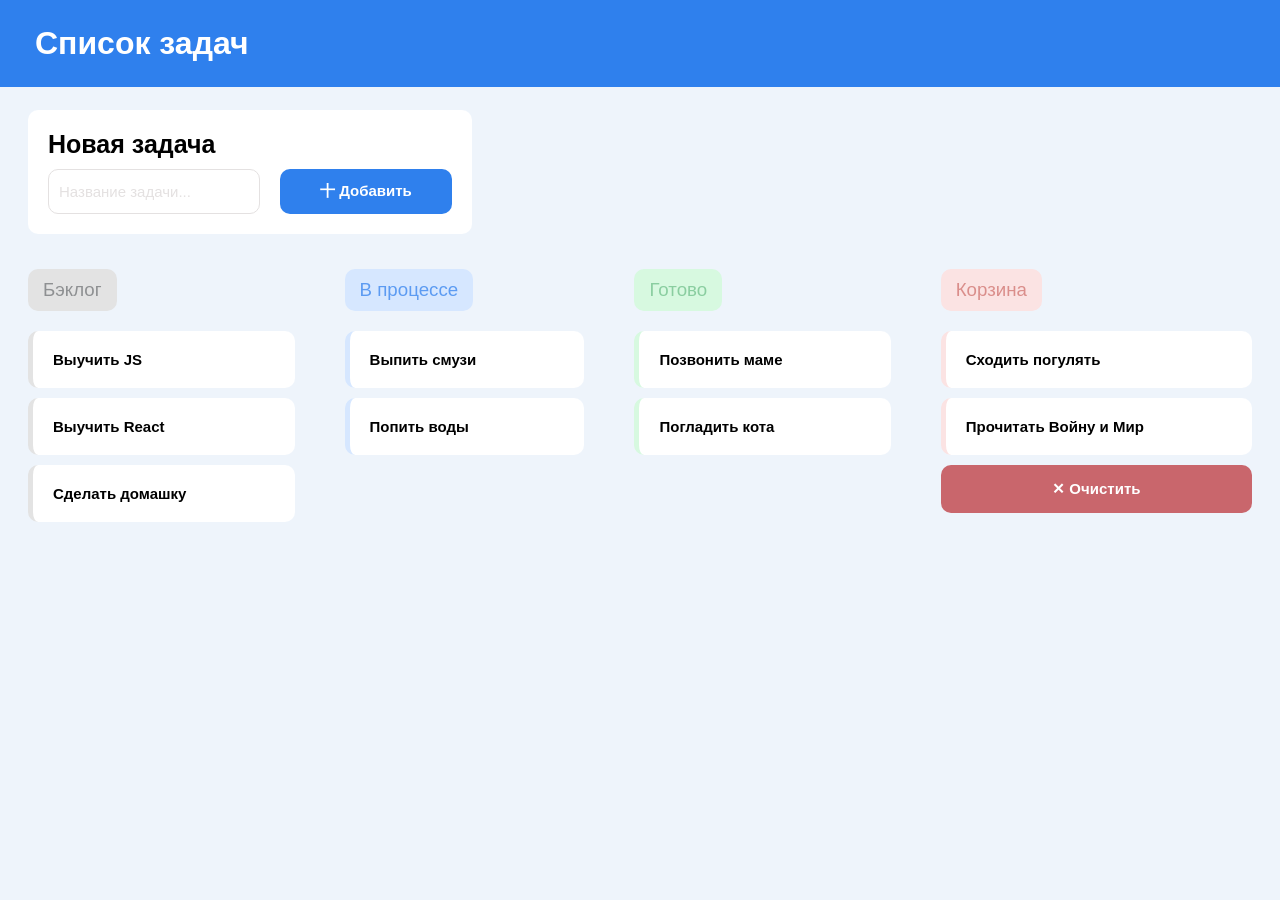
==== index.html @ b3b5f553 "feat: добавлены файлы HTML и CSS" ====
<!DOCTYPE html>
<html lang="ru">
<head>
    <meta charset="UTF-8">
    <meta name="viewport" content="width=device-width, initial-scale=1.0">
    <title>Каримуллин Саид Ильнарович</title>
    <link rel="stylesheet" href="css/normalize.css">
    <link rel="stylesheet" href="css/styles.css">
</head>

<body>
    <header class="header">
        <h1>Список задач</h1>
    </header>
    <main>
        <div class="new-task">
            <h1>Новая задача</h1>
            <div class="add-task">
                <input placeholder="Название задачи..." type="text">
                <button>十 Добавить</button>
            </div>
        </div>
        <div class="tasks">
            <div class="list backlog">
                <h3>Бэклог</h3>
                <ul>
                    <li>Выучить JS</li>
                    <li>Выучить React</li>
                    <li>Сделать домашку</li>
                </ul>
            </div>
            <div class="list in-progress">
                <h3>В процессе</h3>
                <ul>
                    <li>Выпить смузи</li>
                    <li>Попить воды</li>
                </ul>
            </div>
            <div class="list done">
                <h3>Готово</h3>
                <ul>
                    <li>Позвонить маме</li>
                    <li>Погладить кота</li>
                </ul>
            </div>
            <div class="list trash">
                <h3>Корзина</h3>
                <ul>
                    <li>Сходить погулять</li>
                    <li>Прочитать Войну и Мир</li>
                </ul>
                <button class="clear-btn" type="button">✕ Очистить</button>
            </div>
        </div>
    </main>
</body>
---- css/styles.css ----
:root {
    --default-corner-radius: 10px;
    --default-font-size: 15px;
  }
  
  *{
    margin: 0;
    padding: 0;
    text-decoration: none;
    font-family: Arial, sans-serif;
  }
  
  body {
    background-color: #eef4fb;
    
  }
  
  main {
    padding: 23px 28px;
  }
  
  .header {
    background-color: #2f80ed;
  }
  
  .header h1 {
    color: white;
    padding: 25px 35px;
    margin: 0;
  }
  
  .new-task {
    border-radius: var(--default-corner-radius);
    background: white;
    padding: 20px;
    width: fit-content;
  }
  
  .new-task h1 {
    background-color: white;
    font-size: 25px;
    margin-bottom: 10px;
  }
  
  .new-task .add-task {
    background-color: white;
    display: flex;
    gap: 20px;
  }
  
  .new-task input[type=text] {
    border-radius: var(--default-corner-radius);
    outline: none;
    padding: 10px;
    font-size: var(--default-font-size);
    color: #e4e1e1;
    background-color: white;
    border: 1px solid #e4e1e1;
  }
  
  .new-task input[type=text]::placeholder {
    font-size: var(--default-font-size);
    color: #e4e1e1;
  }
  
  .new-task button {
    background-color: #2f80ed;
    color: white;
    border-radius: var(--default-corner-radius);
    padding: 13px 40px;
    font-size: var(--default-font-size);
    font-weight: bold;
    cursor: pointer;
    border: 0;
  }
  
  .new-task button:hover {
    background-color: #0056b3;
  }
  
  .tasks {
    margin-top: 35px;
    display: flex;
    column-gap: 50px;
  }
  
  .tasks h3 {
    padding: 10px 15px;
    border-radius: var(--default-corner-radius);
    margin-bottom: 20px;
    font-weight: 500;
    width: fit-content;
  }
  
  .tasks li {
    list-style-type: none;
    font-weight: 600;
    font-size: var(--default-font-size);
    padding: 20px;
    background-color: white;
    border-radius: var(--default-corner-radius);
    margin: 10px 0;
  }
  
  .list {
    flex: 1 1 auto;
  }
  
  .backlog h3 {
    background-color: #e3e3e3;
    color: #8e9092;
  }
  
  .backlog li {
    border-left: 5px solid #e3e3e3;
  }
  
  .in-progress h3 {
    background-color: #d6e7ff;
    color: #5c9bf2;
  }
  
  .in-progress li {
    border-left: 5px solid #d6e7ff;
  }
  
  .done h3 {
    background-color: #d7f9e0;
    color: #8acea0;
  }
  
  .done li {
    border-left: 5px solid #d7f9e0;
  }
  
  .trash h3 {
    background-color: #fbe3e3;
    color: #da8e8b;
  }
  
  .trash li {
    border-left: 5px solid #fbe3e3;
  }
  
  .clear-btn {
    background-color: #c9666c;
    color: white;
    padding: 15px 0;
    border: 0px;
    border-radius: var(--default-corner-radius);
    width: 100%;
    font-weight: bold;
    font-size: var(--default-font-size);
  }
  
  .clear-btn:hover {
    background-color: #b3464d;
  }
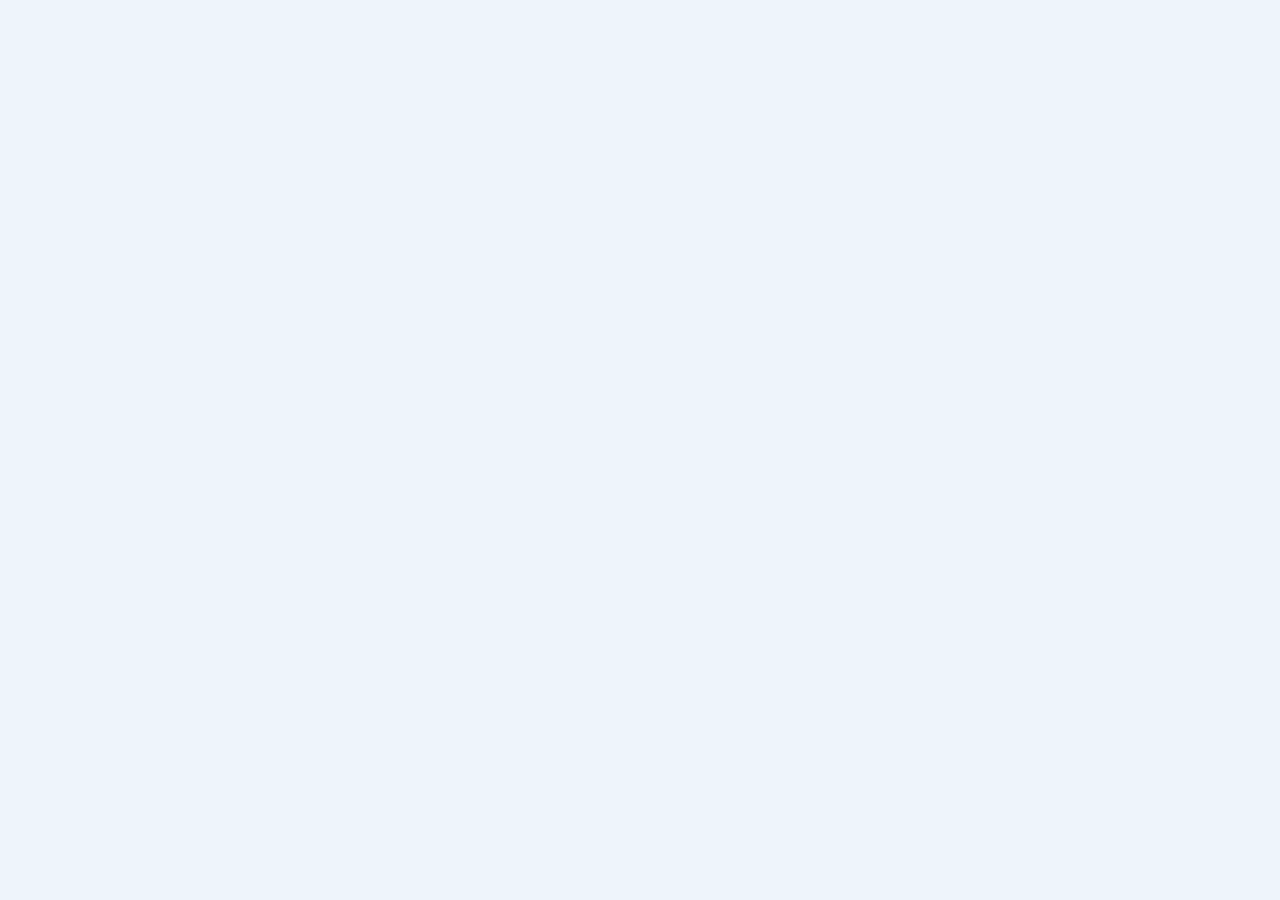
==== commit 71fb2d1e: "feat: lab2" ====
--- a/index.html
+++ b/index.html
@@ -1,56 +1,16 @@
 <!DOCTYPE html>
-<html lang="ru">
+<html lang="en">
 <head>
     <meta charset="UTF-8">
     <meta name="viewport" content="width=device-width, initial-scale=1.0">
-    <title>Каримуллин Саид Ильнарович</title>
     <link rel="stylesheet" href="css/normalize.css">
     <link rel="stylesheet" href="css/styles.css">
+    <title>Каримуллин Саид Ильнарович</title>
 </head>
-
-<body>
-    <header class="header">
-        <h1>Список задач</h1>
-    </header>
-    <main>
-        <div class="new-task">
-            <h1>Новая задача</h1>
-            <div class="add-task">
-                <input placeholder="Название задачи..." type="text">
-                <button>十 Добавить</button>
-            </div>
-        </div>
-        <div class="tasks">
-            <div class="list backlog">
-                <h3>Бэклог</h3>
-                <ul>
-                    <li>Выучить JS</li>
-                    <li>Выучить React</li>
-                    <li>Сделать домашку</li>
-                </ul>
-            </div>
-            <div class="list in-progress">
-                <h3>В процессе</h3>
-                <ul>
-                    <li>Выпить смузи</li>
-                    <li>Попить воды</li>
-                </ul>
-            </div>
-            <div class="list done">
-                <h3>Готово</h3>
-                <ul>
-                    <li>Позвонить маме</li>
-                    <li>Погладить кота</li>
-                </ul>
-            </div>
-            <div class="list trash">
-                <h3>Корзина</h3>
-                <ul>
-                    <li>Сходить погулять</li>
-                    <li>Прочитать Войну и Мир</li>
-                </ul>
-                <button class="clear-btn" type="button">✕ Очистить</button>
-            </div>
-        </div>
+<body class="page-body">
+    <main class="main-content">
+        <section class="add-new-task-component"></section>
     </main>
-</body>+    <script src="src/main.js" type="module"></script>
+</body>
+</html>
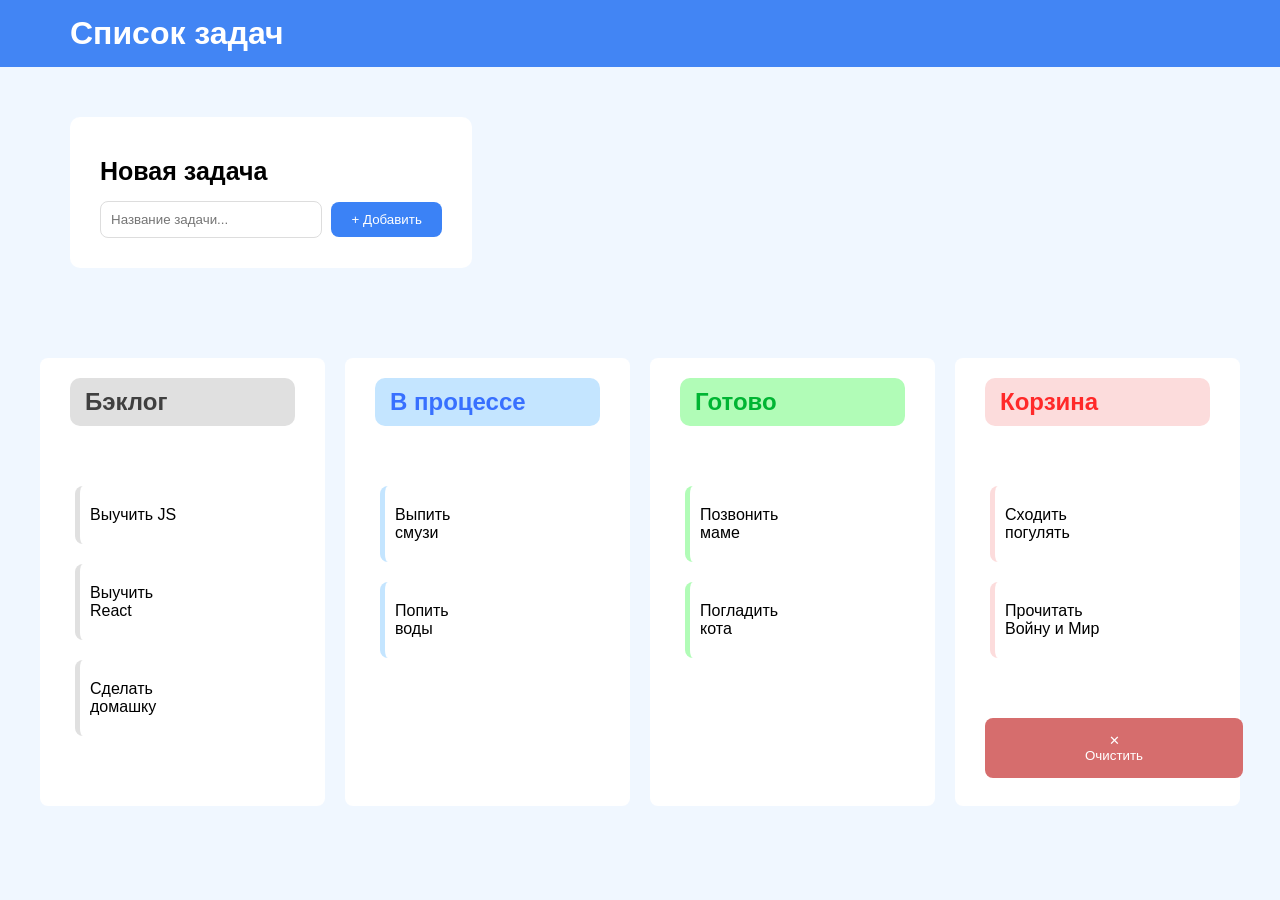
==== commit d6a6e97d: "lab2: updated" ====
--- a/index.html
+++ b/index.html
@@ -1,16 +1,20 @@
 <!DOCTYPE html>
-<html lang="en">
-<head>
-    <meta charset="UTF-8">
-    <meta name="viewport" content="width=device-width, initial-scale=1.0">
-    <link rel="stylesheet" href="css/normalize.css">
-    <link rel="stylesheet" href="css/styles.css">
-    <title>Каримуллин Саид Ильнарович</title>
-</head>
-<body class="page-body">
-    <main class="main-content">
-        <section class="add-new-task-component"></section>
+<html lang="ru">
+  <head>
+    <meta charset="UTF-8" />
+    <meta name="viewport" content="width=device-width, initial-scale=1.0" />
+    <link rel="stylesheet" href="css/style.css" />
+    <title>Todo List</title>
+  </head>
+
+  <body class="board-app">
+    <main class="board-app__main">
+      <div class="board-app__inner">
+        <section class="add-task"></section>
+        <section class="taskboard"></section>
+      </div>
     </main>
     <script src="src/main.js" type="module"></script>
-</body>
-</html>+  </body>
+</html>
+
--- a/css/style.css
+++ b/css/style.css
@@ -0,0 +1,141 @@
+body {
+  font-family: Arial, sans-serif;
+  background-color: #f0f7ff;
+  margin: 0;
+  padding: 0;
+  min-width: 320px;
+}
+
+h1 {
+  background-color: #4285f4;
+  color: #fff;
+  padding: 15px 70px;
+  margin: 0;
+}
+
+.add-task {
+  background-color: #fff;
+  padding: 30px;
+  border-radius: 10px;
+  display: inline-block;
+  margin: 50px 50px 20px 70px;
+}
+
+.add-task label {
+  display: block;
+  font-size: 25px;
+  font-weight: bold;
+  padding: 10px 0 15px;
+  margin: 0;
+}
+
+.add-task input {
+  padding: 10px 30px 10px 10px;
+  border: 1px solid #ddd;
+  border-radius: 8px;
+  width: 180px;
+  margin-right: 5px;
+}
+
+.add-new-task-button {
+  background-color: #3b82f6;
+  color: white;
+  border: none;
+  border-radius: 8px;
+  padding: 10px 20px;
+  cursor: pointer;
+}
+
+.taskboard {
+  display: flex;
+  flex-wrap: wrap;
+  justify-content: space-between;
+  padding: 0;
+  margin: 50px 20px;
+  list-style-type: none;
+}
+
+.task-sections {
+  display: flex;
+  flex-direction: row;
+  justify-content: space-between;
+  gap: 20px;
+  padding: 20px;
+}
+
+.task-column {
+  flex: 1;
+  min-width: 220px;
+  max-width: 25%;
+  background-color: #fff;
+  border-radius: 8px;
+  padding: 10px;
+}
+
+.tasks-container {
+  display: flex;
+  flex-wrap: wrap;
+  justify-content: space-between;
+  padding: 0;
+  margin: 50px 20px;
+  list-style-type: none;
+}
+
+.task-item {
+  background-color: #fff;
+  border-radius: 8px;
+  margin: 10px 10px 10px 5px;
+  padding: 20px 100px 20px 10px;
+}
+
+.task-title {
+  padding: 10px 15px;
+  border-radius: 10px;
+  margin: 10px 20px 10px;
+}
+
+.backlog-section .task-title {
+  background-color: #e0e0e0;
+  color: #404040;
+}
+
+.backlog-section .task-item {
+  border-left: 5px solid #e0e0e0;
+}
+
+.progress-section .task-title {
+  background-color: #c4e5ff;
+  color: #3870ff;
+}
+
+.progress-section .task-item {
+  border-left: 5px solid #c4e5ff;
+}
+
+.ready-section .task-title {
+  background-color: #b1fcb7;
+  color: #00b533;
+}
+
+.ready-section .task-item {
+  border-left: 5px solid #b1fcb7;
+}
+
+.trash-section .task-title {
+  background-color: #fcdcdc;
+  color: #ff2929;
+}
+
+.trash-section .task-item {
+  border-left: 5px solid #fcdcdc;
+}
+
+.clear-button {
+  background-color: #d66d6d;
+  color: white;
+  border: none;
+  border-radius: 8px;
+  padding: 15px 100px;
+  margin: 0px 0px 0px 20px;
+  cursor: pointer;
+}
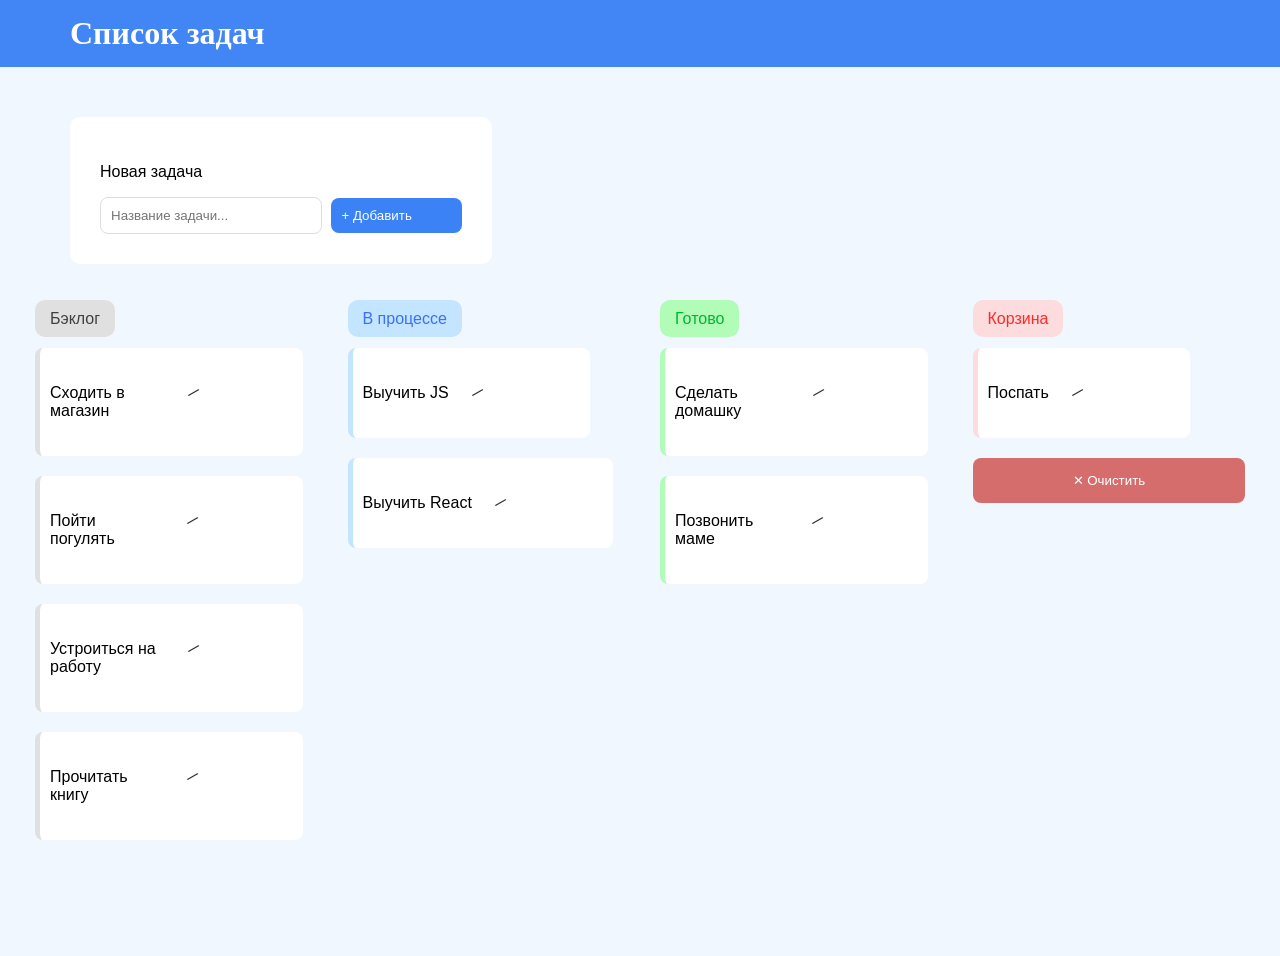
==== commit a15fc7c8: "lab 3" ====
--- a/index.html
+++ b/index.html
@@ -4,17 +4,18 @@
     <meta charset="UTF-8" />
     <meta name="viewport" content="width=device-width, initial-scale=1.0" />
     <link rel="stylesheet" href="css/style.css" />
-    <title>Todo List</title>
+    <title>Список задач</title>
   </head>
 
   <body class="board-app">
     <main class="board-app__main">
       <div class="board-app__inner">
         <section class="add-task"></section>
+
         <section class="taskboard"></section>
       </div>
     </main>
+
     <script src="src/main.js" type="module"></script>
   </body>
 </html>
-
--- a/css/style.css
+++ b/css/style.css
@@ -21,11 +21,8 @@
   margin: 50px 50px 20px 70px;
 }
 
-.add-task label {
-  display: block;
-  font-size: 25px;
-  font-weight: bold;
-  padding: 10px 0 15px;
+.add-task h2 {
+  padding: 10px 0px 15px;
   margin: 0;
 }
 
@@ -37,48 +34,32 @@
   margin-right: 5px;
 }
 
-.add-new-task-button {
+.add-task button {
   background-color: #3b82f6;
   color: white;
   border: none;
   border-radius: 8px;
-  padding: 10px 20px;
+  padding: 10px 50px 10px 10px;
   cursor: pointer;
 }
 
-.taskboard {
+.task-list {
   display: flex;
+  flex: 100%;
   flex-wrap: wrap;
   justify-content: space-between;
-  padding: 0;
-  margin: 50px 20px;
-  list-style-type: none;
 }
 
-.task-sections {
-  display: flex;
-  flex-direction: row;
-  justify-content: space-between;
-  gap: 20px;
-  padding: 20px;
+.task-list li.task-column {
+  flex: 0 0 25%;
+  max-width: 25%;
+  box-sizing: border-box;
+  margin: 0px 0px 70px 0px;
 }
 
-.task-column {
-  flex: 1;
-  min-width: 220px;
-  max-width: 25%;
-  background-color: #fff;
-  border-radius: 8px;
-  padding: 10px;
-}
-
-.tasks-container {
-  display: flex;
-  flex-wrap: wrap;
-  justify-content: space-between;
-  padding: 0;
-  margin: 50px 20px;
+ul {
   list-style-type: none;
+  padding: 10px 15px;
 }
 
 .task-item {
@@ -86,6 +67,9 @@
   border-radius: 8px;
   margin: 10px 10px 10px 5px;
   padding: 20px 100px 20px 10px;
+  display: flex;
+  align-items: center;
+  justify-content: space-between;
 }
 
 .task-title {
@@ -94,43 +78,43 @@
   margin: 10px 20px 10px;
 }
 
-.backlog-section .task-title {
+.backlog .task-title {
   background-color: #e0e0e0;
   color: #404040;
 }
 
-.backlog-section .task-item {
+.backlog .task-item {
   border-left: 5px solid #e0e0e0;
 }
 
-.progress-section .task-title {
+.in-progress .task-title {
   background-color: #c4e5ff;
   color: #3870ff;
 }
 
-.progress-section .task-item {
+.in-progress .task-item {
   border-left: 5px solid #c4e5ff;
 }
 
-.ready-section .task-title {
+.completed .task-title {
   background-color: #b1fcb7;
   color: #00b533;
 }
 
-.ready-section .task-item {
+.completed .task-item {
   border-left: 5px solid #b1fcb7;
 }
 
-.trash-section .task-title {
+.trash .task-title {
   background-color: #fcdcdc;
   color: #ff2929;
 }
 
-.trash-section .task-item {
+.trash .task-item {
   border-left: 5px solid #fcdcdc;
 }
 
-.clear-button {
+.clear-trash-button {
   background-color: #d66d6d;
   color: white;
   border: none;
@@ -139,3 +123,18 @@
   margin: 0px 0px 0px 20px;
   cursor: pointer;
 }
+
+.task__edit {
+  background-color: transparent;
+  border: none;
+  color: #333;
+  cursor: pointer;
+  font-size: 16px;
+  margin-left: 20px;
+}
+
+.task__edit::before {
+  content: "/";
+  display: inline-block;
+  transform: rotate(45deg);
+}
